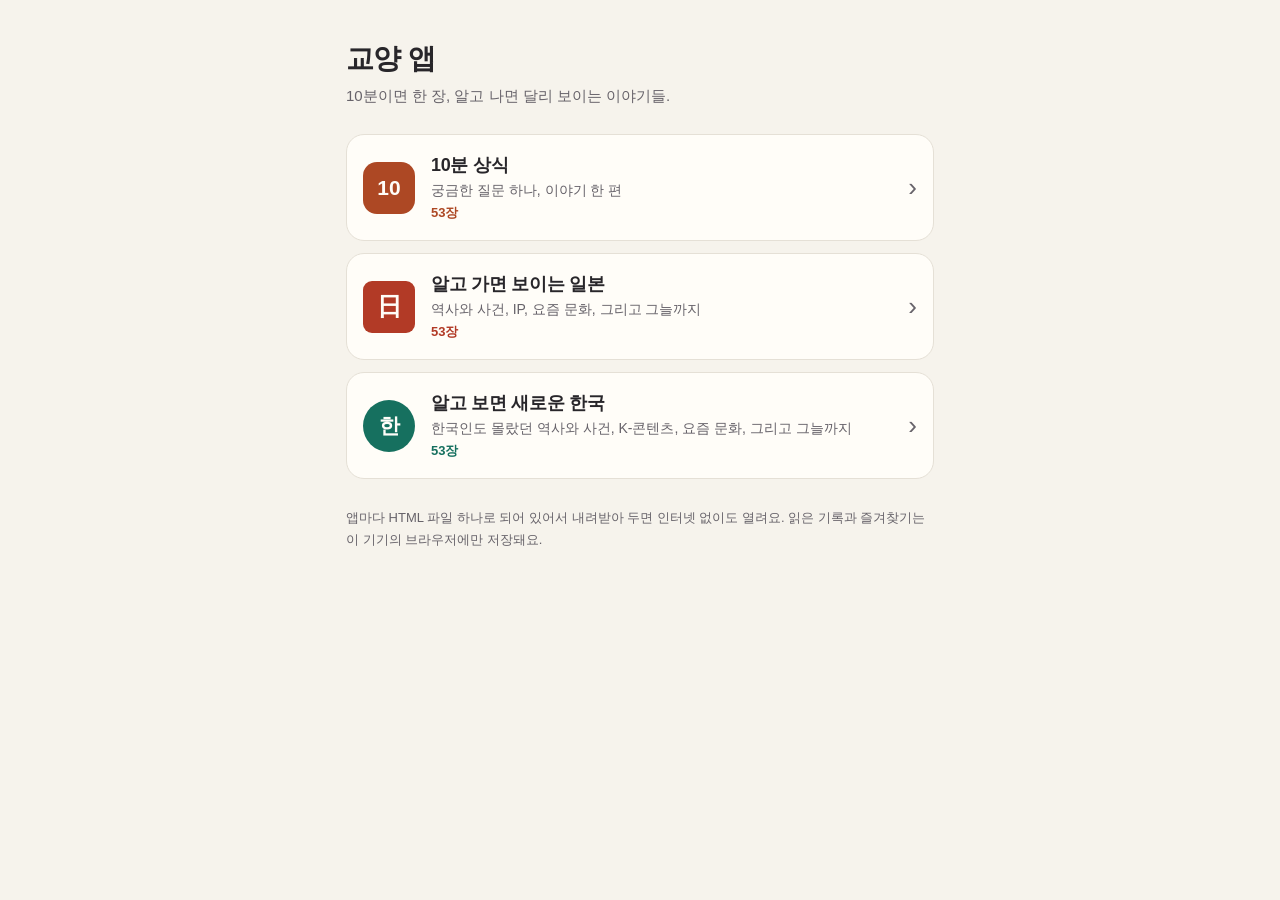
==== index.html @ f86b81c9 "교양 앱 세 개 첫 배포 10분 상식, 알고 가면 보이는 일본, 알고 보면 새로운 한국을 HTML 파일 하나씩으로 올리고, 세 앱으로 가는 첫 화면(index.html)을 더했다." ====
<!doctype html>
<html lang="ko">
<head>
<meta charset="utf-8">
<meta name="viewport" content="width=device-width,initial-scale=1,viewport-fit=cover">
<meta name="color-scheme" content="light dark">
<title>교양 앱</title>
<style>
/* 세 앱으로 가는 첫 화면: 앱마다 자기 색의 표식을 단 세로 목록 */
:root{--bg:#f6f3ec;--surface:#fffdf8;--ink:#28262a;--mute:#67636a;--line:#e5e0d6;--a0:#ad4824;--a1:#b23a26;--a2:#16705f;color-scheme:light}
@media (prefers-color-scheme:dark){:root:not([data-theme="light"]){--bg:#161517;--surface:#201f22;--ink:#ebe8ee;--mute:#a29ea6;--line:#343238;--a0:#f28d63;--a1:#f27c60;--a2:#5cc4ad;color-scheme:dark}}
:root[data-theme="dark"]{--bg:#161517;--surface:#201f22;--ink:#ebe8ee;--mute:#a29ea6;--line:#343238;--a0:#f28d63;--a1:#f27c60;--a2:#5cc4ad;color-scheme:dark}
*{box-sizing:border-box}
html{-webkit-text-size-adjust:100%;background:var(--bg)}
body{margin:0;background:var(--bg);color:var(--ink);font-family:-apple-system,BlinkMacSystemFont,"Apple SD Gothic Neo","Pretendard","Noto Sans KR","Malgun Gothic",sans-serif;word-break:keep-all;-webkit-font-smoothing:antialiased}
main{max-width:620px;margin:0 auto;padding-block:calc(40px + env(safe-area-inset-top,0px)) calc(48px + env(safe-area-inset-bottom,0px));padding-left:max(16px,env(safe-area-inset-left,0px));padding-right:max(16px,env(safe-area-inset-right,0px))}
h1{margin:0;font-size:28px;letter-spacing:-.6px;text-wrap:balance}
.lead{margin:6px 0 26px;color:var(--mute);font-size:15px;line-height:1.6}
.apps{display:grid;gap:12px}
.app{display:flex;align-items:center;gap:16px;padding:18px 16px;border-radius:18px;background:var(--surface);border:1px solid var(--line);color:inherit;text-decoration:none}
.app:focus-visible{outline:2px solid var(--a);outline-offset:2px}
.app:active{transform:scale(.99)}
.mark{flex:none;display:grid;place-items:center;width:52px;height:52px;border-radius:14px;background:var(--a);color:var(--surface);font-size:21px;font-weight:800}
.m-waves{border-radius:9px;font-family:"Hiragino Mincho ProN","Yu Mincho","Noto Serif JP",serif;font-size:25px}
.m-obang{border-radius:50%}
.txt{flex:1;min-width:0;display:grid;gap:3px}
.txt b{font-size:18px;letter-spacing:-.3px}
.txt span{font-size:14px;line-height:1.5;color:var(--mute)}
.txt i{font-style:normal;font-size:13px;font-weight:700;color:var(--a)}
.go{flex:none;font-size:26px;color:var(--mute)}
.foot{margin:28px 0 0;font-size:13px;line-height:1.7;color:var(--mute)}
</style>
</head>
<body>
<main>
<h1>교양 앱</h1>
<p class="lead">10분이면 한 장, 알고 나면 달리 보이는 이야기들.</p>
<nav class="apps">
<a class="app" href="sangsik.html" style="--a:var(--a0)"><span class="mark m-dots">10</span><span class="txt"><b>10분 상식</b><span>궁금한 질문 하나, 이야기 한 편</span><i>53장</i></span><span class="go">›</span></a>
<a class="app" href="japan.html" style="--a:var(--a1)"><span class="mark m-waves">日</span><span class="txt"><b>알고 가면 보이는 일본</b><span>역사와 사건, IP, 요즘 문화, 그리고 그늘까지</span><i>53장</i></span><span class="go">›</span></a>
<a class="app" href="korea.html" style="--a:var(--a2)"><span class="mark m-obang">한</span><span class="txt"><b>알고 보면 새로운 한국</b><span>한국인도 몰랐던 역사와 사건, K-콘텐츠, 요즘 문화, 그리고 그늘까지</span><i>53장</i></span><span class="go">›</span></a>
</nav>
<p class="foot">앱마다 HTML 파일 하나로 되어 있어서 내려받아 두면 인터넷 없이도 열려요. 읽은 기록과 즐겨찾기는 이 기기의 브라우저에만 저장돼요.</p>
</main>
</body>
</html>
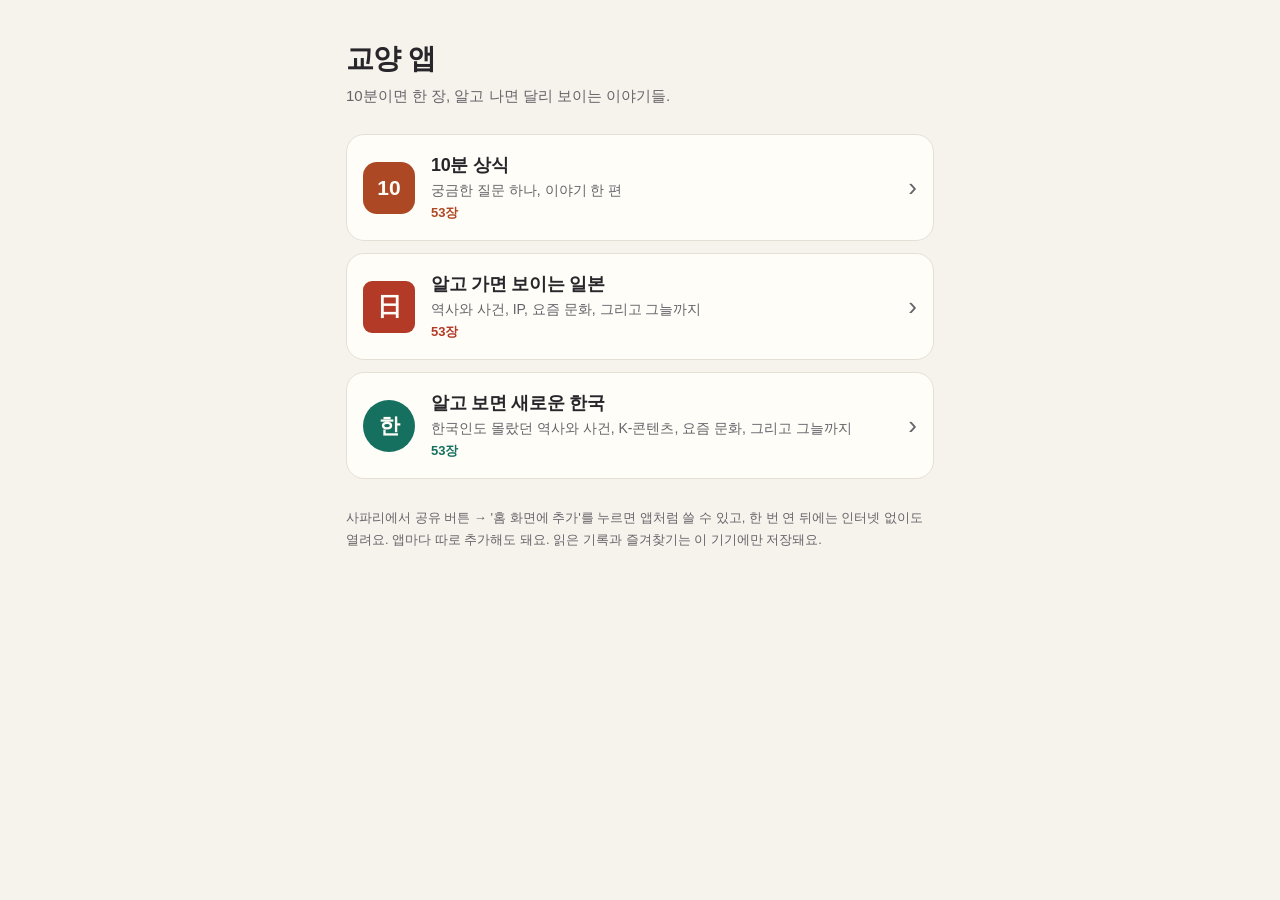
==== commit 5177b14f: "홈 화면 웹앱(PWA)으로 만들기 앱마다 아이콘·매니페스트를 붙여 아이폰 홈 화면에 추가하면 주소창 없는 앱으로 열리게 했다. 서비스 워커가 처음 열 때 첫 화면과 세 앱을 모두 " ====
--- a/index.html
+++ b/index.html
@@ -4,7 +4,15 @@
 <meta charset="utf-8">
 <meta name="viewport" content="width=device-width,initial-scale=1,viewport-fit=cover">
 <meta name="color-scheme" content="light dark">
+<meta name="theme-color" content="#f6f3ec" media="(prefers-color-scheme: light)">
+<meta name="theme-color" content="#161517" media="(prefers-color-scheme: dark)">
 <title>교양 앱</title>
+<link rel="manifest" href="manifest.webmanifest">
+<link rel="icon" type="image/png" href="icons/hub-favicon.png">
+<link rel="apple-touch-icon" href="icons/hub-apple-touch-icon.png">
+<meta name="apple-mobile-web-app-capable" content="yes">
+<meta name="apple-mobile-web-app-status-bar-style" content="default">
+<meta name="apple-mobile-web-app-title" content="교양 앱">
 <style>
 /* 세 앱으로 가는 첫 화면: 앱마다 자기 색의 표식을 단 세로 목록 */
 :root{--bg:#f6f3ec;--surface:#fffdf8;--ink:#28262a;--mute:#67636a;--line:#e5e0d6;--a0:#ad4824;--a1:#b23a26;--a2:#16705f;color-scheme:light}
@@ -40,7 +48,8 @@
 <a class="app" href="japan.html" style="--a:var(--a1)"><span class="mark m-waves">日</span><span class="txt"><b>알고 가면 보이는 일본</b><span>역사와 사건, IP, 요즘 문화, 그리고 그늘까지</span><i>53장</i></span><span class="go">›</span></a>
 <a class="app" href="korea.html" style="--a:var(--a2)"><span class="mark m-obang">한</span><span class="txt"><b>알고 보면 새로운 한국</b><span>한국인도 몰랐던 역사와 사건, K-콘텐츠, 요즘 문화, 그리고 그늘까지</span><i>53장</i></span><span class="go">›</span></a>
 </nav>
-<p class="foot">앱마다 HTML 파일 하나로 되어 있어서 내려받아 두면 인터넷 없이도 열려요. 읽은 기록과 즐겨찾기는 이 기기의 브라우저에만 저장돼요.</p>
+<p class="foot">사파리에서 공유 버튼 → '홈 화면에 추가'를 누르면 앱처럼 쓸 수 있고, 한 번 연 뒤에는 인터넷 없이도 열려요. 앱마다 따로 추가해도 돼요. 읽은 기록과 즐겨찾기는 이 기기에만 저장돼요.</p>
 </main>
+<script>if('serviceWorker' in navigator)navigator.serviceWorker.register('sw.js').catch(function(){})</script>
 </body>
 </html>
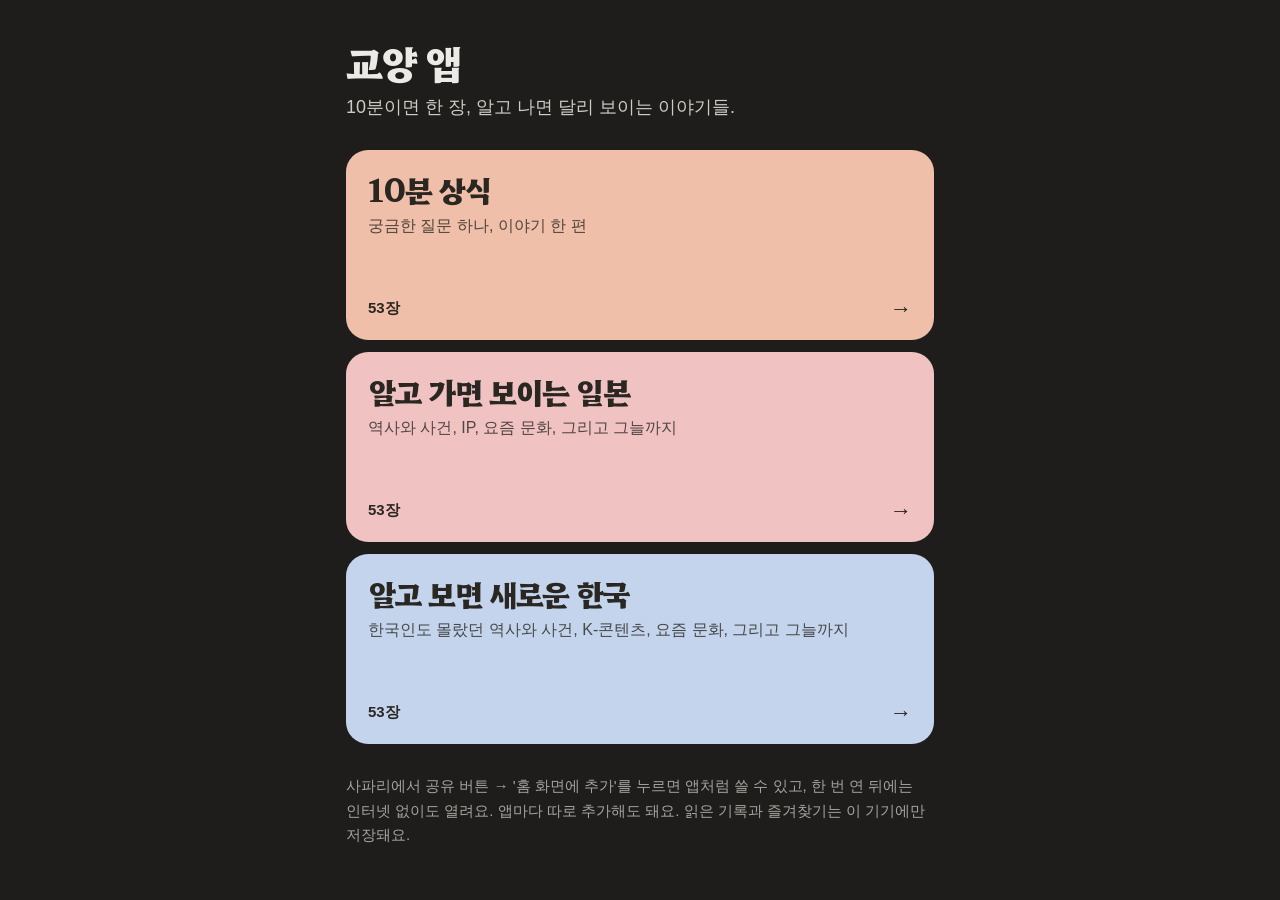
==== commit 38f72da2: "디자인 바꾸기: '오늘의 한 장' (어두운 바탕, 파스텔 묶음 카드) - 첫 화면에 직전에 읽은 장의 다음 장을 큰 카드로 보여 준다 (읽다 만 장이면 그 장, '넘기기'로 한 장" ====
--- a/index.html
+++ b/index.html
@@ -3,40 +3,37 @@
 <head>
 <meta charset="utf-8">
 <meta name="viewport" content="width=device-width,initial-scale=1,viewport-fit=cover">
-<meta name="color-scheme" content="light dark">
-<meta name="theme-color" content="#f6f3ec" media="(prefers-color-scheme: light)">
-<meta name="theme-color" content="#161517" media="(prefers-color-scheme: dark)">
+<meta name="color-scheme" content="dark light">
+<meta name="theme-color" content="#1e1d1b">
 <title>교양 앱</title>
 <link rel="manifest" href="manifest.webmanifest">
+<link rel="stylesheet" href="fonts/fonts.css">
 <link rel="icon" type="image/png" href="icons/hub-favicon.png">
 <link rel="apple-touch-icon" href="icons/hub-apple-touch-icon.png">
 <meta name="apple-mobile-web-app-capable" content="yes">
-<meta name="apple-mobile-web-app-status-bar-style" content="default">
+<meta name="apple-mobile-web-app-status-bar-style" content="black">
 <meta name="apple-mobile-web-app-title" content="교양 앱">
+<script>try{if(JSON.parse(localStorage.getItem('culture:theme')||'"dark"')==='light')document.documentElement.dataset.theme='light'}catch(e){}</script>
 <style>
-/* 세 앱으로 가는 첫 화면: 앱마다 자기 색의 표식을 단 세로 목록 */
-:root{--bg:#f6f3ec;--surface:#fffdf8;--ink:#28262a;--mute:#67636a;--line:#e5e0d6;--a0:#ad4824;--a1:#b23a26;--a2:#16705f;color-scheme:light}
-@media (prefers-color-scheme:dark){:root:not([data-theme="light"]){--bg:#161517;--surface:#201f22;--ink:#ebe8ee;--mute:#a29ea6;--line:#343238;--a0:#f28d63;--a1:#f27c60;--a2:#5cc4ad;color-scheme:dark}}
-:root[data-theme="dark"]{--bg:#161517;--surface:#201f22;--ink:#ebe8ee;--mute:#a29ea6;--line:#343238;--a0:#f28d63;--a1:#f27c60;--a2:#5cc4ad;color-scheme:dark}
+/* 세 앱으로 가는 첫 화면: 앱마다 자기 파스텔 색의 카드 한 장. 바탕은 앱과 같이 늘 어둡게(읽기 설정에서 '밝게'를 고르면 밝게) */
+:root{--bg:#1e1d1b;--ink:#ebeae6;--ink2:#cfccc5;--mute:#a5a39e;--card-ink:#2a2723;--display:"Hahmlet",-apple-system,"Apple SD Gothic Neo",sans-serif;color-scheme:dark}
+:root[data-theme="light"]{--bg:#f1f0ed;--ink:#24231f;--ink2:#44423d;--mute:#67645e;color-scheme:light}
 *{box-sizing:border-box}
 html{-webkit-text-size-adjust:100%;background:var(--bg)}
 body{margin:0;background:var(--bg);color:var(--ink);font-family:-apple-system,BlinkMacSystemFont,"Apple SD Gothic Neo","Pretendard","Noto Sans KR","Malgun Gothic",sans-serif;word-break:keep-all;-webkit-font-smoothing:antialiased}
 main{max-width:620px;margin:0 auto;padding-block:calc(40px + env(safe-area-inset-top,0px)) calc(48px + env(safe-area-inset-bottom,0px));padding-left:max(16px,env(safe-area-inset-left,0px));padding-right:max(16px,env(safe-area-inset-right,0px))}
-h1{margin:0;font-size:28px;letter-spacing:-.6px;text-wrap:balance}
-.lead{margin:6px 0 26px;color:var(--mute);font-size:15px;line-height:1.6}
+h1{margin:0;font-family:var(--display);font-size:40px;font-weight:800;line-height:1.1;letter-spacing:-.045em}
+.lead{margin:10px 0 28px;color:var(--ink2);font-size:18px;line-height:1.55}
 .apps{display:grid;gap:12px}
-.app{display:flex;align-items:center;gap:16px;padding:18px 16px;border-radius:18px;background:var(--surface);border:1px solid var(--line);color:inherit;text-decoration:none}
-.app:focus-visible{outline:2px solid var(--a);outline-offset:2px}
-.app:active{transform:scale(.99)}
-.mark{flex:none;display:grid;place-items:center;width:52px;height:52px;border-radius:14px;background:var(--a);color:var(--surface);font-size:21px;font-weight:800}
-.m-waves{border-radius:9px;font-family:"Hiragino Mincho ProN","Yu Mincho","Noto Serif JP",serif;font-size:25px}
-.m-obang{border-radius:50%}
-.txt{flex:1;min-width:0;display:grid;gap:3px}
-.txt b{font-size:18px;letter-spacing:-.3px}
-.txt span{font-size:14px;line-height:1.5;color:var(--mute)}
-.txt i{font-style:normal;font-size:13px;font-weight:700;color:var(--a)}
-.go{flex:none;font-size:26px;color:var(--mute)}
-.foot{margin:28px 0 0;font-size:13px;line-height:1.7;color:var(--mute)}
+.app{display:flex;flex-direction:column;justify-content:space-between;gap:28px;min-height:190px;padding:22px 22px 20px;border-radius:22px;background:var(--a);color:var(--card-ink);text-decoration:none}
+.app:focus-visible{outline:3px solid var(--ink);outline-offset:3px}
+.app:active{transform:scale(.985)}
+.app h2{margin:0;font-family:var(--display);font-size:30px;font-weight:800;line-height:1.15;letter-spacing:-.04em}
+.app p{margin:8px 0 0;font-size:16px;line-height:1.5;opacity:.8}
+.app .row{display:flex;justify-content:space-between;align-items:center;font-size:15px;font-weight:700}
+.app .row span:last-child{font-size:22px;line-height:1}
+.foot{margin:30px 0 0;font-size:15px;line-height:1.65;color:var(--mute)}
+@media (prefers-reduced-motion:no-preference){.app{animation:rise .55s cubic-bezier(.2,.7,.2,1) both}.app:nth-child(2){animation-delay:70ms}.app:nth-child(3){animation-delay:140ms}@keyframes rise{from{opacity:0;transform:translateY(18px)}}}
 </style>
 </head>
 <body>
@@ -44,12 +41,18 @@
 <h1>교양 앱</h1>
 <p class="lead">10분이면 한 장, 알고 나면 달리 보이는 이야기들.</p>
 <nav class="apps">
-<a class="app" href="sangsik.html" style="--a:var(--a0)"><span class="mark m-dots">10</span><span class="txt"><b>10분 상식</b><span>궁금한 질문 하나, 이야기 한 편</span><i>53장</i></span><span class="go">›</span></a>
-<a class="app" href="japan.html" style="--a:var(--a1)"><span class="mark m-waves">日</span><span class="txt"><b>알고 가면 보이는 일본</b><span>역사와 사건, IP, 요즘 문화, 그리고 그늘까지</span><i>53장</i></span><span class="go">›</span></a>
-<a class="app" href="korea.html" style="--a:var(--a2)"><span class="mark m-obang">한</span><span class="txt"><b>알고 보면 새로운 한국</b><span>한국인도 몰랐던 역사와 사건, K-콘텐츠, 요즘 문화, 그리고 그늘까지</span><i>53장</i></span><span class="go">›</span></a>
+<a class="app" href="sangsik.html" style="--a:#efbfa9" data-app="sangsik"><div><h2>10분 상식</h2><p>궁금한 질문 하나, 이야기 한 편</p></div><div class="row"><span class="n">53장</span><span aria-hidden="true">→</span></div></a>
+<a class="app" href="japan.html" style="--a:#f0c2c2" data-app="japan"><div><h2>알고 가면 보이는 일본</h2><p>역사와 사건, IP, 요즘 문화, 그리고 그늘까지</p></div><div class="row"><span class="n">53장</span><span aria-hidden="true">→</span></div></a>
+<a class="app" href="korea.html" style="--a:#c3d4ec" data-app="korea"><div><h2>알고 보면 새로운 한국</h2><p>한국인도 몰랐던 역사와 사건, K-콘텐츠, 요즘 문화, 그리고 그늘까지</p></div><div class="row"><span class="n">53장</span><span aria-hidden="true">→</span></div></a>
 </nav>
 <p class="foot">사파리에서 공유 버튼 → '홈 화면에 추가'를 누르면 앱처럼 쓸 수 있고, 한 번 연 뒤에는 인터넷 없이도 열려요. 앱마다 따로 추가해도 돼요. 읽은 기록과 즐겨찾기는 이 기기에만 저장돼요.</p>
 </main>
+<script>
+// 앱마다 읽은 장 수를 보여 준다 (각 앱이 저장한 '<앱>:read'를 읽기만 한다)
+document.querySelectorAll('.app').forEach(function (a) {
+  try { var n = (JSON.parse(localStorage.getItem(a.dataset.app + ':read') || '[]')).length; if (n) a.querySelector('.n').textContent = n + ' / 53장 읽음'; } catch (e) {}
+});
+</script>
 <script>if('serviceWorker' in navigator)navigator.serviceWorker.register('sw.js').catch(function(){})</script>
 </body>
 </html>
--- a/fonts/fonts.css
+++ b/fonts/fonts.css
@@ -0,0 +1,4 @@
+/* generated by tools/fetch_fonts.py */
+@font-face { font-family: 'Hahmlet'; font-style: normal; font-weight: 800; font-display: swap; src: url(Hahmlet-0-c9f5aa.woff2) format('woff2'); unicode-range: U+20, U+21, U+22, U+23, U+24, U+25, U+26, U+27, U+28, U+29, U+2A, U+2B, U+2C, U+2D, U+2E, U+2F, U+30, U+31, U+32, U+33, U+34, U+35, U+36, U+37, U+38, U+39, U+3A, U+3B, U+3C, U+3D, U+3E, U+3F, U+40, U+41, U+42, U+43, U+44, U+45, U+46, U+47, U+48, U+49, U+4A, U+4B, U+4C, U+4D, U+4E, U+4F, U+50, U+51, U+52, U+53, U+54, U+55, U+56, U+57, U+58, U+59, U+5A, U+5B, U+5C, U+5D, U+5E, U+5F, U+60, U+61, U+62, U+63, U+64, U+65, U+66, U+67, U+68, U+69, U+6A, U+6B, U+6C, U+6D, U+6E, U+6F, U+70, U+71, U+72, U+73, U+74, U+75, U+76, U+77, U+78, U+79, U+7A, U+7B, U+7C, U+7D, U+7E, U+B2, U+B7, U+2013, U+2668, U+300C, U+300D, U+300E, U+300F, U+6D41, U+97D3, U+AC00, U+AC01, U+AC04, U+AC07, U+AC08, U+AC10, U+AC11, U+AC12, U+AC14, U+AC15, U+AC16, U+AC19, U+AC1B, U+AC1C, U+AC1D, U+AC30, U+AC31, U+AC38, U+AC40, U+AC70, U+AC74, U+AC77, U+AC78, U+AC80, U+AC81, U+AC83, U+AC8C, U+AC90, U+ACA0, U+ACA8, U+ACA9, U+ACAA, U+ACAC, U+ACB0, U+ACBC, U+ACBD, U+ACC1, U+ACC4, U+ACE0, U+ACE1, U+ACE4, U+ACE7, U+ACE8, U+ACF0, U+ACF1, U+ACF3, U+ACF5, U+ACFC, U+ACFD, U+AD00, U+AD11, U+AD1C, U+AD34, U+AD50, U+AD6C, U+AD6D, U+AD70, U+AD73, U+AD74, U+AD7D, U+AD81, U+AD8C, U+AD90, U+ADA4, U+ADC0, U+ADC4, U+ADDC, U+ADE0, U+ADF8, U+ADF9, U+ADFC, U+AE00, U+AE08, U+AE09, U+AE0B, U+AE30, U+AE34, U+AE38, U+AE40, U+AE43, U+AE4A, U+AE4C, U+AE54, U+AE5D, U+AE65, U+AE68, U+AE70, U+AEBC, U+AED1, U+AED8, U+AEF4, U+AF2C, U+AF2D, U+AF34, U+AF41, U+AF43, U+AF64, U+AFB8, U+AFBC, U+AFC0, U+AFC8, U+AFD4, U+AFE8, U+B00C, U+B010, U+B014, U+B04A, U+B04C, U+B053, U+B057, U+B05D, U+B07C, U+B08C, U+B098, U+B099, U+B09C, U+B0A0, U+B0A1, U+B0A8, U+B0A9, U+B0AC, U+B0AE, U+B0B3, U+B0B4, U+B0B5, U+B0B8, U+B0BC, U+B0C4, U+B0C8, U+B0C9, U+B0D0, U+B0E5, U+B108, U+B10C, U+B110, U+B113, U+B118, U+B123, U+B124, U+B125, U+B137, U+B140, U+B141, U+B144, U+B150, U+B178, U+B179, U+B17C, U+B180, U+B188, U+B18D, U+B192, U+B193, U+B1CC, U+B1FD, U+B204, U+B208, U+B214, U+B217, U+B25C, U+B274, U+B290, U+B294, U+B298, U+B2A0, U+B2A5, U+B2A6, U+B2AC, U+B2C8, U+B2CC, U+B2D0, U+B2D8, U+B2E4, U+B2E5, U+B2E8, U+B2EB, U+B2EC, U+B2ED, U+B2EE, U+B2F4, U+B2F5, U+B2F7, U+B2F9, U+B2FF, U+B300, U+B354, U+B355, U+B358, U+B35C, U+B364, U+B36E, U+B370, U+B374, U+B385, U+B3C4, U+B3C5, U+B3C8, U+B3CB, U+B3CC, U+B3D4, U+B3D5, U+B3D9, U+B3DB, U+B3FC, U+B410, U+B418, U+B41C, U+B420, U+B450, U+B451, U+B454, U+B458, U+B461, U+B465, U+B4A4, U+B4B7, U+B4DC, U+B4E0, U+B4E3, U+B4E4, U+B4EC, U+B4F1, U+B514, U+B524, U+B529, U+B52A, U+B530, U+B531, U+B534, U+B545, U+B54C, U+B560, U+B5A0, U+B5A1, U+B5A4, U+B5A8, U+B5BB, U+B610, U+B611, U+B69C, U+B6A4, U+B6AB, U+B728, U+B72C, U+B730, U+B73B, U+B744, U+B77C, U+B77D, U+B780, U+B784, U+B78C, U+B78D, U+B78F, U+B790, U+B791, U+B797, U+B798, U+B799, U+B79C, U+B7A8, U+B7A9, U+B7AD, U+B7B5, U+B7C9, U+B7EC, U+B7F0, U+B7FC, U+B7FD, U+B7FF, U+B800, U+B807, U+B808, U+B809, U+B80C, U+B810, U+B824, U+B825, U+B828, U+B82C, U+B835, U+B838, U+B839, U+B840, U+B85C, U+B85D, U+B860, U+B864, U+B86D, U+B86F, U+B871, U+B8B0, U+B8CC, U+B8E1, U+B8E8; }
+@font-face { font-family: 'Hahmlet'; font-style: normal; font-weight: 800; font-display: swap; src: url(Hahmlet-1-ee0d6f.woff2) format('woff2'); unicode-range: U+B8FB, U+B93D, U+B958, U+B959, U+B95C, U+B960, U+B974, U+B978, U+B97C, U+B984, U+B987, U+B989, U+B9AC, U+B9AD, U+B9B0, U+B9B4, U+B9BC, U+B9BD, U+B9BF, U+B9C1, U+B9C8, U+B9C9, U+B9CC, U+B9CE, U+B9D0, U+B9D1, U+B9D9, U+B9DB, U+B9DD, U+B9DE, U+B9E1, U+B9E4, U+B9E5, U+B9E8, U+B9F9, U+B9FA, U+BA38, U+BA39, U+BA3C, U+BA40, U+BA48, U+BA4D, U+BA54, U+BA58, U+BA5C, U+BA70, U+BA74, U+BA78, U+BA85, U+BA87, U+BA90, U+BAA8, U+BAA9, U+BAAC, U+BAB0, U+BAB8, U+BABB, U+BABD, U+BB18, U+BB34, U+BB35, U+BB36, U+BB38, U+BB3B, U+BB3C, U+BB49, U+BB50, U+BBA4, U+BBAC, U+BBF8, U+BBF9, U+BBFC, U+BBFF, U+BC00, U+BC08, U+BC0D, U+BC11, U+BC14, U+BC15, U+BC16, U+BC18, U+BC1B, U+BC1C, U+BC1F, U+BC24, U+BC25, U+BC27, U+BC29, U+BC30, U+BC31, U+BC34, U+BC40, U+BC49, U+BC84, U+BC88, U+BC8C, U+BC94, U+BC95, U+BC97, U+BC9A, U+BCA0, U+BCA4, U+BCA8, U+BCBC, U+BCBD, U+BCC0, U+BCC4, U+BCD1, U+BCF4, U+BCF5, U+BCF6, U+BCF8, U+BCFC, U+BD04, U+BD07, U+BD09, U+BD80, U+BD81, U+BD84, U+BD88, U+BD89, U+BD90, U+BD93, U+BD95, U+BD99, U+BDD4, U+BE0C, U+BE14, U+BE44, U+BE48, U+BE4C, U+BE59, U+BE5A, U+BE5B, U+BE60, U+BE68, U+BE75, U+BE7C, U+BED4, U+BED7, U+BF08, U+BF40, U+BF51, U+BFB0, U+BFCC, U+BFD4, U+C058, U+C05C, U+C060, U+C0AC, U+C0AD, U+C0AF, U+C0B0, U+C0B4, U+C0B6, U+C0BC, U+C0C1, U+C0C8, U+C0C9, U+C0CC, U+C0DD, U+C0F9, U+C11C, U+C11D, U+C11E, U+C120, U+C124, U+C12C, U+C12F, U+C131, U+C138, U+C13C, U+C140, U+C14B, U+C154, U+C158, U+C170, U+C18C, U+C18D, U+C190, U+C194, U+C19C, U+C19F, U+C1A1, U+C1A5, U+C1C4, U+C1E0, U+C1FC, U+C20D, U+C218, U+C219, U+C21C, U+C220, U+C228, U+C22B, U+C22D, U+C26C, U+C27C, U+C288, U+C2A4, U+C2A8, U+C2AC, U+C2B4, U+C2B5, U+C2B9, U+C2DC, U+C2DD, U+C2E0, U+C2E3, U+C2E4, U+C2EC, U+C2ED, U+C2F6, U+C2F8, U+C2FC, U+C300, U+C30D, U+C313, U+C370, U+C37C, U+C3D8, U+C3DC, U+C4F0, U+C4F4, U+C4F8, U+C501, U+C528, U+C529, U+C530, U+C53B, U+C544, U+C545, U+C548, U+C549, U+C54A, U+C54C, U+C554, U+C555, U+C557, U+C558, U+C559, U+C55E, U+C560, U+C561, U+C568, U+C571, U+C575, U+C57C, U+C57D, U+C580, U+C584, U+C591, U+C597, U+C5AC, U+C5B4, U+C5B5, U+C5B8, U+C5BB, U+C5BC, U+C5C4, U+C5C5, U+C5C6, U+C5C7, U+C5C8, U+C5CC, U+C5D0, U+C5D4, U+C5D8, U+C5E0, U+C5EC, U+C5ED, U+C5F0, U+C5F4, U+C5FC, U+C5FD, U+C5FF, U+C600, U+C601, U+C606, U+C608, U+C610, U+C61B, U+C624, U+C625, U+C628, U+C62C, U+C62E, U+C637, U+C640, U+C644, U+C654, U+C655, U+C65C, U+C678, U+C694, U+C695, U+C6A9, U+C6B0, U+C6B4, U+C6B8, U+C6C0, U+C6C3, U+C6C5, U+C6CC, U+C6D0, U+C6D4, U+C6E0, U+C6E8, U+C6F9, U+C704, U+C708, U+C719, U+C720, U+C721, U+C724, U+C728, U+C73C, U+C740, U+C744, U+C74C, U+C751, U+C758, U+C774, U+C775, U+C778, U+C77C, U+C77D, U+C783, U+C784, U+C785, U+C788, U+C78A, U+C78E, U+C790, U+C791, U+C794, U+C798, U+C7A0, U+C7A1, U+C7A5, U+C7AC, U+C7BF, U+C7C0, U+C7C1, U+C800, U+C801, U+C804, U+C808, U+C80A, U+C810, U+C811, U+C813, U+C815, U+C81C, U+C838, U+C84C, U+C870, U+C871, U+C874, U+C878, U+C885, U+C88B, U+C88C, U+C8C4, U+C8FC, U+C8FD, U+C900, U+C904, U+C90D, U+C911, U+C988, U+C989, U+C990, U+C998, U+C99D, U+C9C0, U+C9C1, U+C9C4, U+C9C8, U+C9D1, U+C9D3, U+C9D5, U+C9DA, U+C9DC, U+C9DD, U+C9F1, U+C9F8, U+CABD, U+CAC4, U+CAD3, U+CB48, U+CC0C, U+CC0D, U+CC28, U+CC29, U+CC2C, U+CC2E, U+CC30, U+CC38, U+CC3B; }
+@font-face { font-family: 'Hahmlet'; font-style: normal; font-weight: 800; font-display: swap; src: url(Hahmlet-2-e868f3.woff2) format('woff2'); unicode-range: U+CC3D, U+CC3E, U+CC44, U+CC45, U+CC60, U+CC98, U+CC99, U+CC9C, U+CCA0, U+CCA9, U+CCAB, U+CCAD, U+CCB4, U+CCBC, U+CCD0, U+CCE4, U+CD08, U+CD0C, U+CD1B, U+CD1D, U+CD5C, U+CD94, U+CD95, U+CD98, U+CD9C, U+CDA4, U+CDA9, U+CDB0, U+CDC4, U+CDE8, U+CE04, U+CE20, U+CE21, U+CE35, U+CE58, U+CE59, U+CE5C, U+CE60, U+CE68, U+CE6B, U+CE6D, U+CE74, U+CE78, U+CE7C, U+CE89, U+CE90, U+CE94, U+CEAC, U+CEE4, U+CEE8, U+CEEC, U+CEF4, U+CEF5, U+CEF8, U+CF00, U+CF13, U+CF1C, U+CF30, U+CF54, U+CF58, U+CF5C, U+CF67, U+CF69, U+CF8C, U+CFC4, U+CFE0, U+CFE8, U+D018, U+D034, U+D050, U+D06C, U+D070, U+D074, U+D0A4, U+D0A8, U+D0AC, U+D0B9, U+D0C0, U+D0C1, U+D0C4, U+D0C8, U+D0D0, U+D0D1, U+D0D5, U+D0DC, U+D0DD, U+D0E0, U+D130, U+D134, U+D138, U+D14C, U+D150, U+D154, U+D15C, U+D1A0, U+D1A4, U+D1B1, U+D1B5, U+D1F4, U+D22C, U+D230, U+D280, U+D295, U+D29C, U+D2B8, U+D2B9, U+D2C0, U+D2F0, U+D2F4, U+D300, U+D30C, U+D310, U+D314, U+D31D, U+D325, U+D328, U+D329, U+D32C, U+D338, U+D33D, U+D37C, U+D398, U+D3A0, U+D3AB, U+D3AD, U+D3B8, U+D3C9, U+D3D0, U+D3EC, U+D3ED, U+D3F0, U+D45C, U+D478, U+D480, U+D488, U+D48D, U+D4E8, U+D504, U+D50C, U+D514, U+D53C, U+D53D, U+D544, U+D558, U+D559, U+D55C, U+D560, U+D568, U+D569, U+D56D, U+D574, U+D575, U+D584, U+D587, U+D588, U+D589, U+D5A5, U+D5C8, U+D5CC, U+D5D0, U+D5D8, U+D5DB, U+D5E4, U+D5EC, U+D600, U+D601, U+D604, U+D608, U+D610, U+D611, U+D614, U+D615, U+D61C, U+D638, U+D639, U+D63C, U+D640, U+D648, U+D649, U+D64B, U+D64D, U+D654, U+D655, U+D658, U+D65C, U+D669, U+D68C, U+D69F, U+D6A8, U+D6C4, U+D6C8, U+D718, U+D71C, U+D729, U+D734, U+D750, U+D751, U+D754, U+D758, U+D759, U+D761, U+D765, U+D769, U+D76C, U+D788, U+D78C, U+D798; }
